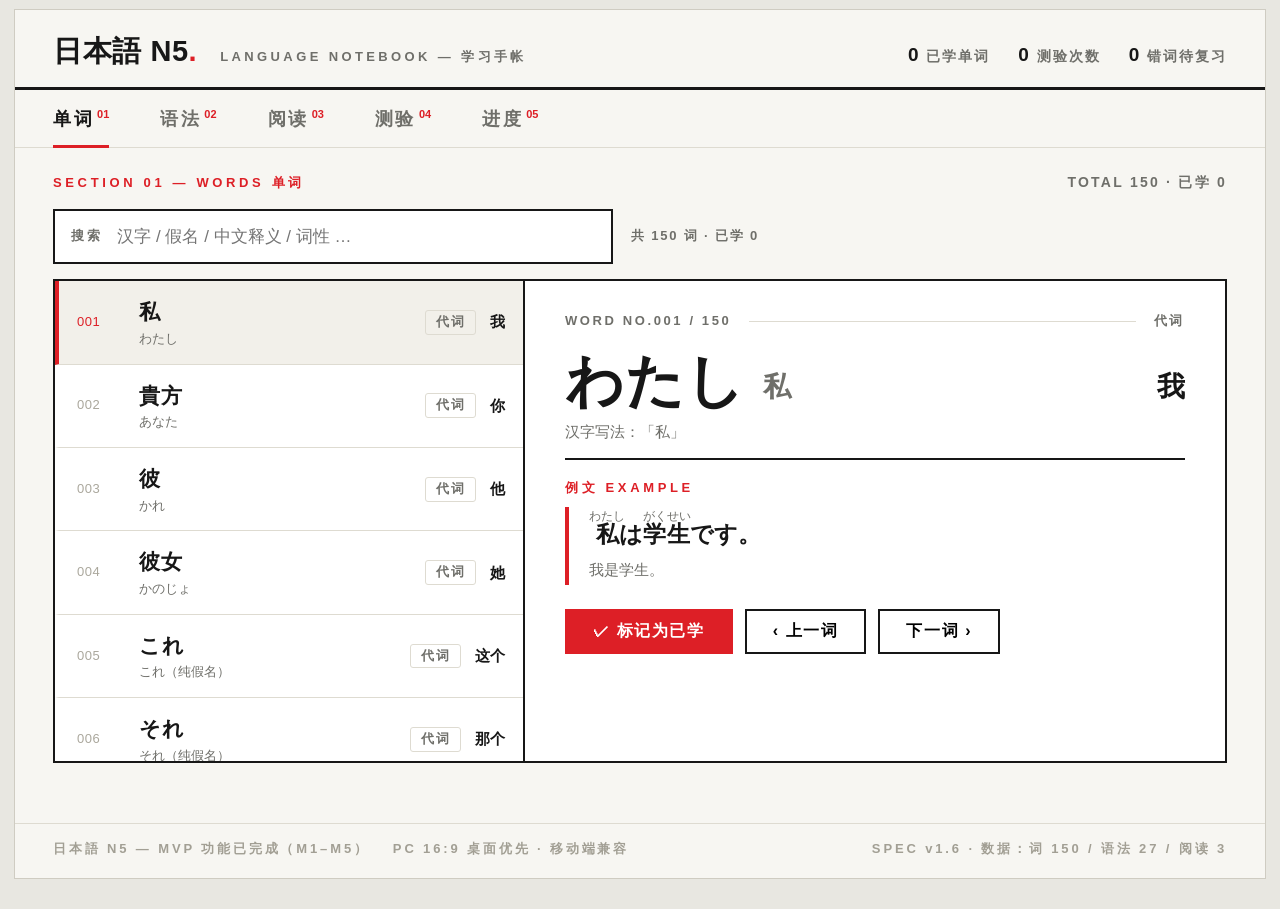
==== index.html @ 7c46ead1 "新增: M5测验与进度模块——双向自测/即时反馈/结算/错题专测/本地进度与重置(验收A12-A20)" ====
<!DOCTYPE html>
<html lang="zh-CN">
<head>
<meta charset="UTF-8">
<meta name="viewport" content="width=device-width, initial-scale=1">
<title>日本語 N5. — 单词・语法・阅读・测验</title>
<link rel="stylesheet" href="css/style.css">
</head>
<body>

<div class="sheet">
  <!-- 报头 -->
  <header class="masthead">
    <span class="brand">日本語 N5<span class="dot">.</span></span>
    <span class="vol">Language Notebook — 学习手帐</span>
    <span class="stats">
      <span><b id="st-learned">0</b>已学单词</span>
      <span><b id="st-quiz">0</b>测验次数</span>
      <span><b id="st-wrong">0</b>错词待复习</span>
    </span>
  </header>

  <!-- 模块导航 -->
  <nav class="nav" aria-label="模块导航">
    <a class="cur" data-v="words" href="#view-words">单词<sup>01</sup></a>
    <a data-v="grammar" href="#view-grammar">语法<sup>02</sup></a>
    <a data-v="reading" href="#view-reading">阅读<sup>03</sup></a>
    <a data-v="quiz" href="#view-quiz">测验<sup>04</sup></a>
    <a data-v="progress" href="#view-progress">进度<sup>05</sup></a>
  </nav>

  <!-- 视图区 -->
  <main class="area">

    <section class="view active" id="view-words">
      <div class="inner">
        <div class="v-head">
          <span class="tag">SECTION 01 — WORDS 单词</span>
          <span class="idx" id="idx-words">—</span>
        </div>

        <div class="wbar">
          <div class="search"><input id="w-search" type="search" placeholder="汉字 / 假名 / 中文释义 / 词性 …" autocomplete="off"></div>
          <span class="w-count" id="w-count">共 150 词 · 已学 0</span>
        </div>

        <div class="split">
          <div class="col-list">
            <ul id="w-rows"></ul>
            <div class="col-empty" id="w-empty" hidden>
              <p class="t">没有匹配的词条</p>
              <p class="d">换个关键词试试（支持 汉字・假名・释义・词性）</p>
            </div>
          </div>

          <div class="col-detail">
            <div class="d-meta"><span id="d-no">WORD NO.001 / 150</span><span class="bar"></span><span id="d-pos">代词</span></div>
            <div class="d-hero">
              <span class="d-kana" id="d-kana">—</span>
              <span class="d-kanji" id="d-kanji"></span>
              <span class="d-me" id="d-me">—</span>
            </div>
            <div class="d-hero-note" id="d-note"></div>
            <hr class="d-sep">
            <div class="lab">例文 EXAMPLE</div>
            <div class="ex"><b id="d-ex"></b><span id="d-excn"></span></div>
            <div class="dacts">
              <button class="btn fill" id="d-learn" type="button">✓ 标记为已学</button>
              <button class="btn" id="d-prev" type="button">‹ 上一词</button>
              <button class="btn" id="d-next" type="button">下一词 ›</button>
            </div>
          </div>
        </div>
      </div>
    </section>

    <section class="view" id="view-grammar">
      <div class="inner">
        <div class="v-head">
          <span class="tag">SECTION 02 — GRAMMAR 语法</span>
          <span class="idx" id="idx-grammar">—</span>
        </div>

        <div class="split">
          <div class="col-list">
            <ul id="g-rows"></ul>
          </div>

          <div class="col-detail">
            <div class="d-meta"><span id="g-no">GRAMMAR NO.001 / 27</span><span class="bar"></span><span id="g-group">组：句型</span></div>
            <div class="g-hero"><span class="g-pattern" id="g-pattern">—</span></div>
            <div class="gmeta"><b>含义</b><span id="g-me">—</span></div>
            <div class="gmeta"><b>接续</b><span id="g-conn">—</span></div>
            <div class="gmeta g-ex-meta"><b>例文</b><span id="g-exs" class="g-ex-list"></span></div>
            <div class="gmeta g-last"><b>注意</b><span id="g-note">—</span></div>
          </div>
        </div>
      </div>
    </section>

    <section class="view" id="view-reading">
      <div class="inner">
        <div class="v-head">
          <span class="tag">SECTION 03 — READING 阅读</span>
          <span class="idx" id="idx-reading">—</span>
        </div>

        <div class="read-grid">
          <div class="read-main">
            <div class="r-count" id="r-count">PASSAGE 1 / 3</div>
            <div class="r-title" id="r-title">—</div>
            <div class="r-titlecn" id="r-titlecn"></div>
            <div class="r-desc" id="r-desc"></div>
            <div class="r-body" id="r-body"></div>
            <p class="r-legend">※ 红色下划线为生词，点击可查看释义</p>
            <div class="r-acts">
              <button class="tr-toggle" id="r-tr-toggle" type="button">显示翻译</button>
              <button class="btn ghost" id="r-prev" type="button">‹ 上一篇</button>
              <button class="btn ghost" id="r-next" type="button">下一篇 ›</button>
            </div>
            <p class="tr-cn" id="r-cn"></p>
          </div>

          <aside class="r-aside">
            <h4>生词 GLOSS</h4>
            <p class="aside-note">与正文红色下划线词联动，点击高亮</p>
            <ul id="r-gloss"></ul>
            <p class="aside-tip">释义浮层：假名 · 词性 · 中文释义</p>
          </aside>
        </div>
      </div>
    </section>

    <section class="view" id="view-quiz">
      <div class="inner narrow">
        <div class="v-head">
          <span class="tag">SECTION 04 — QUIZ 测验</span>
          <span class="idx">每轮 10 题 · 中↔日双向 · 即时反馈</span>
        </div>

        <div class="quiz-card">
          <!-- 答题面板 -->
          <div id="qz-play">
            <div class="q-meta">
              <span class="chip" id="qz-dir">中 → 日</span>
              <span id="qz-pos">QUESTION 01 / 10</span>
              <span class="bar"></span>
              <span class="q-prog"><i id="qz-prog"></i></span>
            </div>
            <h3 id="qz-q">—</h3>
            <div class="opts" id="qz-opts"></div>
            <div class="quiz-feedback" id="qz-fb"><span class="ok"></span><span class="ng"></span></div>
            <div class="q-acts">
              <button class="next" id="qz-next" type="button" disabled>下一题 →</button>
              <span class="q-hint" id="qz-hint">作答后即时反馈 · 答错即入错题清单，答对移出</span>
            </div>
            <p class="q-hint2" id="qz-hint2"></p>
          </div>

          <!-- 结算面板 -->
          <div id="qz-result" hidden>
            <div class="qz-score-row">
              <b id="qz-score">0 / 10</b>
              <span id="qz-score-note"></span>
            </div>
            <div class="qz-cols">
              <div class="qz-box">
                <h4>答对回顾</h4>
                <ul id="qz-correct-list"></ul>
              </div>
              <div class="qz-box">
                <h4>本轮错题</h4>
                <ul id="qz-wrong-list"></ul>
              </div>
            </div>
            <div class="q-acts">
              <button class="next" id="qz-again-all" type="button">再测一轮（10 题）</button>
              <button class="btn" id="qz-again-wrong" type="button">只测错题（0）</button>
            </div>
          </div>
        </div>
      </div>
    </section>

    <section class="view" id="view-progress">
      <div class="inner">
        <div class="v-head">
          <span class="tag">SECTION 05 — PROGRESS 进度</span>
          <span class="idx" id="idx-progress">本机存储</span>
        </div>

        <div class="pv-grid">
          <div class="pv-card"><b id="pv-learned">0 / 150</b><span>已学单词</span></div>
          <div class="pv-card"><b id="pv-rounds">0</b><span>累计测验（回）</span></div>
          <div class="pv-card"><b id="pv-last">—</b><span>最近一次得分</span></div>
          <div class="pv-card"><b id="pv-wrong">0</b><span>错词待复习</span></div>
        </div>

        <div class="pv-cols">
          <div class="pv-panel">
            <h3>测验历史</h3>
            <ul id="pv-history"></ul>
          </div>
          <div class="pv-panel">
            <h3>错题清单 <small>点击可跳转词卡复习</small></h3>
            <ul id="pv-wronglist"></ul>
          </div>
        </div>

        <div class="pv-reset-zone">
          <button class="btn" id="pv-reset" type="button">重置全部进度</button>
          <span class="pv-note">清除本机全部学习记录（已学 · 测验历史 · 错题），不可恢复</span>
          <span class="pv-confirm" id="pv-reset-zone" hidden>
            确认清除本机全部进度？
            <button class="btn fill" id="pv-reset-yes" type="button">确认清除</button>
            <button class="btn" id="pv-reset-no" type="button">取消</button>
          </span>
        </div>
      </div>
    </section>

  </main>

  <footer class="foot">
    <span>日本語 N5 — MVP 功能已完成（M1–M5）</span>
    <span>PC 16:9 桌面优先 · 移动端兼容</span>
    <span class="right">SPEC v1.6 · 数据：词 150 / 语法 27 / 阅读 3</span>
  </footer>
</div>

<!-- 数据（纯静态，file:// 亦可直开） -->
<script src="data/words.js"></script>
<script src="data/grammar.js"></script>
<script src="data/reading.js"></script>
<!-- 共享工具 -->
<script src="js/annotate.js"></script>
<script src="js/progress.js"></script>
<!-- 模块（按里程碑渐进实现） -->
<script src="js/words.js"></script>
<script src="js/grammar.js"></script>
<script src="js/reading.js"></script>
<script src="js/quiz.js"></script>
<script src="js/app.js"></script>
</body>
</html>
---- css/style.css ----
/* ==========================================================
   N5 日语学习 MVP — 全局样式（桌面优先，编辑风）
   基准：design/03-editorial.html（PC 16:9 桌面版，评审通过）
   规范：spec/mvp.md §5.1
   ========================================================== */

:root {
  --ink: #171717;
  --ink2: #6f6f6a;
  --paper: #f7f6f2;
  --card: #ffffff;
  --line: #dedbd1;
  --red: #dd1f26;
  --green: #1a7a4e;
  --sel: #f2f0ea;
  --sans: -apple-system, "Segoe UI", "Hiragino Sans", "Yu Gothic", "Noto Sans JP", "Microsoft YaHei", sans-serif;
}

* { box-sizing: border-box; margin: 0; padding: 0; }

html, body { height: 100%; }
body {
  background: #e8e7e1;
  color: var(--ink);
  font-family: var(--sans);
  line-height: 1.6;
  overflow: hidden;
  font-size: 16px;
}

/* ---------- 应用画布（整窗 16:9 应用） ---------- */
.sheet {
  height: calc(100% - 30px);
  margin: 9px 14px;
  background: var(--paper);
  border: 1px solid #cfccc2;
  display: flex;
  flex-direction: column;
  overflow: hidden;
}

/* ---------- 报头 ---------- */
.masthead {
  padding: 18px 38px 13px;
  border-bottom: 3px solid var(--ink);
  display: flex;
  align-items: baseline;
  gap: 23px;
  flex: none;
}
.brand { font-size: 29px; font-weight: 800; letter-spacing: .02em; white-space: nowrap; }
.brand .dot { color: var(--red); }
.vol { font-size: 13px; letter-spacing: .26em; color: var(--ink2); font-weight: 700; text-transform: uppercase; }
.stats { margin-left: auto; display: flex; gap: 28px; font-size: 14px; letter-spacing: .14em; color: var(--ink2); font-weight: 700; }
.stats b { font-size: 19px; color: var(--ink); margin-right: 6px; font-variant-numeric: tabular-nums; }

/* ---------- 模块导航 ---------- */
.nav { display: flex; align-items: center; padding: 0 38px; border-bottom: 1px solid var(--line); flex: none; }
.nav a {
  padding: 15px 23px 13px 0;
  margin-right: 28px;
  font-size: 18px;
  color: var(--ink2);
  text-decoration: none;
  font-weight: 700;
  letter-spacing: .14em;
  position: relative;
  cursor: pointer;
  user-select: none;
}
.nav a sup { font-size: 11px; color: var(--red); margin-left: 3px; letter-spacing: 0; }
.nav a::after { content: ""; position: absolute; left: 0; right: 23px; bottom: -1px; height: 3px; background: transparent; }
.nav a:hover { color: var(--ink); }
.nav a.cur { color: var(--ink); }
.nav a.cur::after { background: var(--red); }

/* ---------- 视图区 ---------- */
.area { flex: 1; position: relative; }
.view { display: none; height: 100%; overflow-y: auto; padding: 23px 38px 20px; }
.view.active { display: block; }
.inner { max-width: 1500px; margin: 0 auto; }
.inner.narrow { max-width: 1075px; }

.v-head { display: flex; align-items: baseline; gap: 16px; margin-bottom: 15px; }
.v-head .tag { font-size: 13px; letter-spacing: .28em; color: var(--red); font-weight: 800; }
.v-head h2 { font-size: 30px; font-weight: 800; letter-spacing: .03em; }
.v-head .idx { margin-left: auto; font-size: 14px; color: var(--ink2); letter-spacing: .16em; font-weight: 600; font-variant-numeric: tabular-nums; }

/* ---------- 占位空态（模块功能在后续里程碑填充） ---------- */
.ph {
  background: var(--card);
  border: 2px dashed #c6c2b6;
  padding: 60px 40px;
  text-align: center;
  color: var(--ink2);
}
.ph .t { font-size: 19px; font-weight: 800; color: var(--ink); letter-spacing: .05em; margin-bottom: 10px; }
.ph .d { font-size: 14px; letter-spacing: .06em; line-height: 2; }
.ph .d i { font-style: normal; color: var(--red); font-weight: 700; }

/* ---------- 页脚 ---------- */
.foot {
  display: flex;
  gap: 23px;
  padding: 15px 38px 18px;
  border-top: 1px solid var(--line);
  font-size: 13px;
  letter-spacing: .22em;
  color: #a29f94;
  font-weight: 700;
  flex: none;
}
.foot .right { margin-left: auto; }

/* ---------- 窄屏降级（≤1225px 单列，≥360px 可读；移动端较好兼容） ---------- */
@media (max-width: 1225px) {
  body { overflow: auto; }
  .sheet { height: auto; min-height: calc(100vh - 18px); }
  .view { padding: 18px 20px 16px; }
  .masthead { padding: 15px 20px 12px; gap: 14px; flex-wrap: wrap; }
  .nav { padding: 0 16px; overflow-x: auto; }
  .nav a { padding: 12px 16px 10px 0; margin-right: 18px; font-size: 15px; white-space: nowrap; }
  .foot { padding: 12px 20px 14px; flex-wrap: wrap; gap: 10px; }
  .stats { gap: 16px; font-size: 12px; }
  .stats b { font-size: 15px; }
  .vol { font-size: 11px; }
  .ph { padding: 36px 20px; }
}

@media (max-width: 640px) {
  .stats { display: none; }
  .brand { font-size: 23px; }
}

/* ==========================================================
   M2 单词模块 — 搜索工具条 + 主从栏（列表/词卡详情）
   ========================================================== */
.wbar { display: flex; align-items: center; gap: 18px; margin-bottom: 15px; }
.search { flex: 1; max-width: 560px; display: flex; align-items: center; border: 2px solid var(--ink); background: var(--card); }
.search::before { content: "搜索"; font-size: 13px; letter-spacing: .24em; color: var(--ink2); font-weight: 800; padding-left: 16px; flex: none; }
.search input { flex: 1; min-width: 0; border: 0; outline: none; font: inherit; font-size: 17px; padding: 12px 14px; background: none; color: var(--ink); }
.w-count { font-size: 13px; letter-spacing: .14em; color: var(--ink2); font-weight: 700; font-variant-numeric: tabular-nums; white-space: nowrap; }

.split { display: grid; grid-template-columns: 470px minmax(0, 1fr); border: 2px solid var(--ink); background: var(--card); min-height: 420px; }

.col-list { border-right: 2px solid var(--ink); display: flex; flex-direction: column; min-height: 0; position: relative; }
.col-list ul { list-style: none; overflow-y: auto; max-height: calc(100vh - 420px); min-height: 0; }
.col-list li {
  display: grid; grid-template-columns: 48px minmax(0, 1fr) auto auto; align-items: center; gap: 14px;
  padding: 14px 18px; cursor: pointer; border-bottom: 1px solid var(--line); border-left: 4px solid transparent;
}
.col-list li:hover { background: #faf9f5; }
.col-list li.sel { background: var(--sel); border-left-color: var(--red); }
.col-list li.sel .num { color: var(--red); }
.col-list .num { font-size: 13px; color: #aaa79c; font-variant-numeric: tabular-nums; letter-spacing: .04em; }
.col-list .w-main { min-width: 0; }
.col-list .w-main b { font-size: 21px; letter-spacing: .03em; }
.col-list .w-main em { display: block; font-style: normal; font-size: 13px; color: var(--ink2); }
.pos { font-size: 13px; letter-spacing: .1em; color: var(--ink2); border: 1px solid var(--line); padding: 1px 10px; border-radius: 3px; flex: none; font-weight: 700; white-space: nowrap; }
.col-list .w-me { text-align: right; font-size: 15px; font-weight: 700; white-space: nowrap; }
.w-me.learned::after, .learned::after { content: " ✓"; color: var(--green); font-size: 13px; }
.col-empty { text-align: center; padding: 46px 18px; color: var(--ink2); }
.col-empty .t { font-size: 17px; font-weight: 800; color: var(--ink); margin-bottom: 8px; letter-spacing: .06em; }
.col-empty .d { font-size: 13px; letter-spacing: .05em; }

.col-detail { padding: 30px 40px; min-width: 0; }
.d-meta { display: flex; align-items: center; gap: 18px; font-size: 13px; letter-spacing: .2em; color: var(--ink2); font-weight: 700; }
.d-meta .bar { flex: 1; border-top: 1px solid var(--line); }
.d-hero { display: flex; align-items: flex-end; gap: 18px; margin: 20px 0 10px; flex-wrap: wrap; }
.d-kana { font-size: 58px; font-weight: 800; line-height: 1; letter-spacing: .02em; }
.d-kanji { font-size: 28px; color: var(--ink2); font-weight: 700; }
.d-me { margin-left: auto; font-size: 28px; font-weight: 800; }
.d-hero-note { font-size: 15px; color: var(--ink2); margin-bottom: 4px; }
.d-sep { border: 0; border-top: 2px solid var(--ink); margin: 14px 0 18px; }
.lab { font-size: 13px; letter-spacing: .28em; color: var(--red); font-weight: 800; margin-bottom: 8px; }
.ex { border-left: 4px solid var(--red); padding: 3px 0 3px 20px; margin: 0 0 8px; }
.ex b { display: block; font-size: 23px; font-weight: 700; line-height: 2; }
.ex b ruby rt { font-size: 12px; color: var(--ink2); font-weight: 400; }
.ex span { font-size: 15px; color: var(--ink2); }
.dacts { display: flex; gap: 12px; margin-top: 24px; flex-wrap: wrap; }
.btn { border: 2px solid var(--ink); background: none; padding: 10px 26px; font-size: 16px; font-weight: 700; cursor: pointer; letter-spacing: .1em; font-family: var(--sans); }
.btn:hover { background: var(--ink); color: #fff; }
.btn.fill { background: var(--red); border-color: var(--red); color: #fff; }
.btn.fill:hover { background: #b5121b; border-color: #b5121b; }
.btn.on { background: var(--ink); border-color: var(--ink); color: #fff; }

@media (max-width: 1225px) {
  .split { grid-template-columns: 1fr; }
  .col-list { border-right: 0; border-bottom: 2px solid var(--ink); max-height: 46vh; }
  .col-list ul { max-height: 44vh; }
  .col-detail { padding: 22px 20px; }
  .d-kana { font-size: 44px; }
  .wbar { flex-wrap: wrap; gap: 10px; }
  .search { max-width: none; }
}

/* ==========================================================
   M3 语法模块 — 分组列表 + 五要素详情
   ========================================================== */
.col-list li.glab { display: block; padding: 16px 18px 2px; cursor: default; border-bottom: 0; }
.col-list li.glab:hover { background: transparent; }
.col-list li.glab .grp-label {
  display: flex; align-items: center; gap: 14px;
  font-size: 13px; letter-spacing: .26em; color: var(--red); font-weight: 800;
}
.col-list li.glab .grp-label::after { content: ""; flex: 1; border-top: 1px solid var(--line); }
.col-list li.gitem { grid-template-columns: 52px minmax(0, 1fr); }
.col-list li.gitem .g-main { min-width: 0; }
.col-list li.gitem .g-main b { font-size: 19px; letter-spacing: .05em; }
.col-list li.gitem .g-main em { display: block; font-style: normal; font-size: 13px; color: var(--ink2); }

.g-hero { margin: 22px 0 18px; }
.g-pattern {
  font-size: 46px; font-weight: 800; letter-spacing: .06em;
  border-bottom: 5px solid var(--ink); display: inline-block; padding-bottom: 8px; line-height: 1.3;
}
.gmeta {
  display: grid; grid-template-columns: 92px minmax(0, 1fr); gap: 18px;
  padding: 13px 0; border-bottom: 1px solid var(--line); font-size: 17px; line-height: 1.8;
  align-items: baseline;
}
.gmeta b { font-size: 13px; color: var(--red); letter-spacing: .24em; font-weight: 800; }
.gmeta .ex { margin: 2px 0 10px; }
.gmeta .ex b { font-size: 19px; line-height: 2; }
.gmeta .ex b ruby rt { font-size: 11px; color: var(--ink2); font-weight: 400; }
.gmeta .ex span { font-size: 14px; color: var(--ink2); }
.gmeta.g-last { border-bottom: 0; }

@media (max-width: 1225px) {
  .g-pattern { font-size: 34px; }
  .gmeta { grid-template-columns: 76px minmax(0, 1fr); gap: 12px; font-size: 15px; }
}

/* ==========================================================
   M4 阅读模块 — 注音正文 + 生词栏 + 释义浮层 + 翻译开关
   ========================================================== */
.read-grid { display: grid; grid-template-columns: minmax(0, 1fr) 340px; border: 2px solid var(--ink); background: var(--card); }
.read-main { padding: 26px 34px 30px; min-width: 0; }
.r-count { font-size: 13px; letter-spacing: .22em; color: var(--ink2); font-weight: 700; margin-bottom: 8px; }
.r-title { font-size: 32px; font-weight: 800; letter-spacing: .03em; }
.r-titlecn { font-size: 16px; color: var(--ink2); letter-spacing: .12em; margin-top: 2px; }
.r-desc { display: flex; gap: 16px; margin-top: 12px; padding-bottom: 14px; border-bottom: 1px solid var(--line); font-size: 13px; letter-spacing: .14em; color: var(--ink2); font-weight: 700; }
.r-body { font-size: 23px; line-height: 2.5; margin: 20px 0 8px; font-weight: 500; }
.r-body ruby rt { font-size: 11px; color: var(--ink2); font-weight: 400; }
.r-body .gloss { border-bottom: 2px solid var(--red); padding-bottom: 1px; cursor: pointer; }
.r-body .gloss.hit { background: var(--sel); box-shadow: inset 0 -3px 0 var(--red); }
.r-legend { font-size: 12px; color: var(--ink2); letter-spacing: .04em; margin: 4px 0 12px; }
.r-acts { display: flex; align-items: center; gap: 10px; flex-wrap: wrap; }
.tr-toggle { border: 2px solid var(--ink); background: none; padding: 8px 20px; font-size: 15px; font-weight: 700; cursor: pointer; letter-spacing: .12em; font-family: var(--sans); }
.tr-toggle:hover { background: var(--ink); color: #fff; }
.btn.ghost { border-color: transparent; color: var(--ink2); padding: 8px 14px; font-size: 14px; }
.btn.ghost:hover { background: transparent; color: var(--ink); }
.tr-cn { display: none; font-size: 16px; color: var(--ink2); line-height: 2; padding: 14px 0 2px; border-top: 1px dashed var(--line); margin-top: 16px; }
.tr-cn.open { display: block; }

.r-aside { border-left: 2px solid var(--ink); padding: 22px 20px; background: #fbfaf7; min-width: 0; }
.r-aside h4 { font-size: 14px; letter-spacing: .3em; color: var(--red); font-weight: 800; margin-bottom: 4px; }
.r-aside .aside-note { font-size: 12px; color: var(--ink2); letter-spacing: .04em; margin-bottom: 12px; }
.r-aside ul { list-style: none; }
.r-aside li { display: grid; grid-template-columns: 30px minmax(0, 1fr) auto; gap: 8px; align-items: baseline; padding: 10px 6px; border-bottom: 1px solid var(--line); cursor: pointer; }
.r-aside li:hover { background: var(--sel); }
.r-aside li.hit { background: var(--sel); box-shadow: inset 3px 0 0 var(--red); }
.r-aside li .n { font-size: 12px; color: #aaa79c; font-variant-numeric: tabular-nums; }
.r-aside li .g-w { font-size: 17px; font-weight: 800; min-width: 0; overflow: hidden; text-overflow: ellipsis; white-space: nowrap; }
.r-aside li .g-k { font-size: 13px; color: var(--ink2); font-weight: 500; }
.r-aside li .g-m { font-size: 13px; color: var(--ink2); text-align: right; }
.r-aside .aside-tip { margin-top: 16px; font-size: 12px; color: #a29f94; letter-spacing: .06em; }

/* 释义浮层 */
.pop {
  display: none; position: fixed; z-index: 200; width: 340px; max-width: calc(100vw - 20px);
  background: var(--card); border: 2px solid var(--ink); padding: 16px 18px 12px;
  box-shadow: 8px 8px 0 rgba(23, 23, 23, .14);
}
.pop.show { display: block; }
.pop-head { display: flex; align-items: baseline; gap: 12px; border-bottom: 1px solid var(--line); padding-bottom: 8px; margin-bottom: 10px; }
.pop-w { font-size: 20px; font-weight: 800; letter-spacing: .04em; }
.pop-k { font-size: 14px; color: var(--ink2); }
.pop-pos { font-size: 12px; color: var(--ink2); border: 1px solid var(--line); padding: 0 8px; border-radius: 3px; font-weight: 700; }
.pop-x { margin-left: auto; border: 0; background: none; font-size: 15px; color: var(--ink2); cursor: pointer; font-family: var(--sans); line-height: 1; }
.pop-x:hover { color: var(--red); }
.pop-me { font-size: 16px; font-weight: 600; line-height: 1.7; }
.pop-tip { margin-top: 10px; font-size: 11px; color: #a29f94; letter-spacing: .05em; }

@media (max-width: 1225px) {
  .read-grid { grid-template-columns: 1fr; }
  .r-aside { border-left: 0; border-top: 2px solid var(--ink); }
  .r-body { font-size: 18px; }
  .pop { width: min(340px, calc(100vw - 30px)); }
}

/* ==========================================================
   M5 测验 — 答题 / 结算
   ========================================================== */
.quiz-card { border: 2px solid var(--ink); background: var(--card); padding: 30px 36px 34px; }
.q-meta { display: flex; align-items: center; gap: 18px; font-size: 13px; letter-spacing: .2em; color: var(--ink2); font-weight: 800; }
.q-meta .chip { border: 2px solid var(--ink); padding: 2px 11px; font-size: 13px; letter-spacing: .1em; color: var(--ink); }
.q-meta .bar { flex: 1; border-top: 1px solid var(--line); }
.q-prog { width: 180px; height: 4px; background: var(--line); flex: none; }
.q-prog i { display: block; width: 0; height: 100%; background: var(--red); transition: width .25s ease; }
.quiz-card h3 { font-size: 27px; font-weight: 800; margin: 20px 0 22px; letter-spacing: .02em; }
.opts { display: grid; grid-template-columns: 1fr 1fr; gap: 13px; }
.opt {
  display: flex; align-items: center; gap: 14px; text-align: left;
  border: 1px solid var(--line); background: none; padding: 15px 18px;
  font-size: 18px; font-weight: 700; cursor: pointer; font-family: var(--sans); color: var(--ink);
  transition: border-color .1s ease, background .1s ease;
}
.opt:hover { border-color: var(--ink); background: #faf9f5; }
.opt:disabled { cursor: default; }
.opt .k { font-size: 12px; color: var(--ink2); letter-spacing: .08em; width: 22px; flex: none; font-weight: 800; }
.opt .o-sub { margin-left: auto; font-size: 13px; color: var(--ink2); font-weight: 600; white-space: nowrap; }
.opt.on-correct { border-color: var(--green); background: #f0f7f2; }
.opt.on-correct .k::after { content: "✓"; color: var(--green); font-size: 14px; font-weight: 800; }
.opt.on-wrong { border-color: var(--red); background: #fdf1f0; }
.opt.on-wrong .k::after { content: "✕"; color: var(--red); font-size: 14px; font-weight: 800; }

.quiz-feedback { display: none; font-size: 15px; padding: 13px 16px; margin-top: 18px; font-weight: 700; line-height: 1.8; }
.quiz-feedback.show { display: block; }
.quiz-feedback .ok, .quiz-feedback .ng { display: none; }
.quiz-feedback.is-ok .ok, .quiz-feedback.is-ng .ng { display: block; }
.quiz-feedback.is-ok { background: #f0f7f2; color: var(--green); border-left: 4px solid var(--green); }
.quiz-feedback.is-ng { background: #fdf1f0; color: #a3121a; border-left: 4px solid var(--red); }

.q-acts { display: flex; align-items: center; gap: 14px; margin-top: 20px; flex-wrap: wrap; }
.next {
  border: 2px solid var(--ink); background: var(--ink); color: #fff; padding: 12px 34px;
  font-size: 15px; letter-spacing: .24em; cursor: pointer; font-weight: 800; font-family: var(--sans);
}
.next:hover:not(:disabled) { background: var(--red); border-color: var(--red); }
.next:disabled { opacity: .35; cursor: not-allowed; }
.q-hint { font-size: 13px; color: var(--ink2); letter-spacing: .08em; }
.q-hint2 { font-size: 13px; color: var(--red); letter-spacing: .06em; margin-top: 12px; min-height: 1.2em; }

/* 结算 */
.qz-score-row { display: flex; align-items: baseline; gap: 18px; border-bottom: 2px solid var(--ink); padding-bottom: 16px; flex-wrap: wrap; }
.qz-score-row b { font-size: 52px; font-weight: 800; font-variant-numeric: tabular-nums; }
.qz-score-row span { font-size: 15px; color: var(--ink2); }
.qz-cols { display: grid; grid-template-columns: 1fr 1fr; gap: 18px; margin-top: 18px; }
.qz-box h4 { font-size: 13px; letter-spacing: .26em; color: var(--red); font-weight: 800; margin-bottom: 6px; }
.qz-box ul { list-style: none; border: 1px solid var(--line); }
.qz-box li { display: grid; grid-template-columns: auto 1fr auto; gap: 10px; align-items: baseline; padding: 8px 14px; border-bottom: 1px solid var(--line); font-size: 15px; }
.qz-box li:last-child { border-bottom: 0; }
.qz-box li b { font-size: 17px; }
.qz-box li em { font-style: normal; color: var(--ink2); font-size: 12px; }
.qz-box li span { text-align: right; color: var(--ink2); }
.pv-none { color: var(--ink2); font-size: 14px; padding: 14px 4px; }

/* ==========================================================
   M5 进度视图
   ========================================================== */
.pv-grid { display: grid; grid-template-columns: repeat(4, 1fr); gap: 14px; margin-bottom: 18px; }
.pv-card { border: 2px solid var(--ink); background: var(--card); padding: 20px 22px; }
.pv-card b { display: block; font-size: 34px; font-weight: 800; font-variant-numeric: tabular-nums; }
.pv-card span { font-size: 13px; color: var(--ink2); letter-spacing: .16em; font-weight: 700; }
.pv-cols { display: grid; grid-template-columns: 1.2fr 1fr; gap: 18px; }
.pv-panel { border: 2px solid var(--ink); background: var(--card); padding: 18px 20px 10px; min-width: 0; }
.pv-panel h3 { font-size: 16px; font-weight: 800; letter-spacing: .14em; border-bottom: 1px solid var(--line); padding-bottom: 10px; margin-bottom: 4px; }
.pv-panel h3 small { font-size: 12px; color: var(--ink2); font-weight: 600; letter-spacing: .05em; }
.pv-panel ul { list-style: none; max-height: 340px; overflow-y: auto; }
.pv-panel li { display: grid; gap: 6px; padding: 9px 4px; border-bottom: 1px solid var(--line); font-size: 14px; }
.pv-panel li:last-child { border-bottom: 0; }
.pv-panel li.hrow { grid-template-columns: 1fr auto auto auto; align-items: baseline; gap: 14px; }
.h-date { color: var(--ink2); font-size: 12.5px; }
.h-score { font-weight: 800; font-variant-numeric: tabular-nums; }
.h-score.good { color: var(--green); }
.h-rate { color: var(--ink2); font-variant-numeric: tabular-nums; }
.h-wrong { color: var(--red); font-weight: 700; }
.pv-panel li.wrow { grid-template-columns: auto 1fr auto auto; align-items: baseline; gap: 10px; cursor: pointer; }
.pv-panel li.wrow:hover { background: var(--sel); }
.pv-panel li.wrow b { font-size: 17px; }
.pv-panel li.wrow em { font-style: normal; color: var(--ink2); font-size: 12px; }
.pv-panel li.wrow span { text-align: right; color: var(--ink2); }
.pv-panel li.wrow i { font-style: normal; color: var(--red); font-weight: 800; }
.pv-reset-zone { display: flex; align-items: center; gap: 14px; margin-top: 22px; flex-wrap: wrap; }
.pv-note { font-size: 12.5px; color: var(--ink2); letter-spacing: .04em; }
.pv-confirm { font-size: 14px; font-weight: 800; color: #a3121a; display: inline-flex; align-items: center; gap: 10px; flex-wrap: wrap; }

@media (max-width: 1225px) {
  .opts { grid-template-columns: 1fr; }
  .quiz-card { padding: 22px 20px 26px; }
  .qz-cols { grid-template-columns: 1fr; }
  .pv-grid { grid-template-columns: repeat(2, 1fr); }
  .pv-cols { grid-template-columns: 1fr; }
}
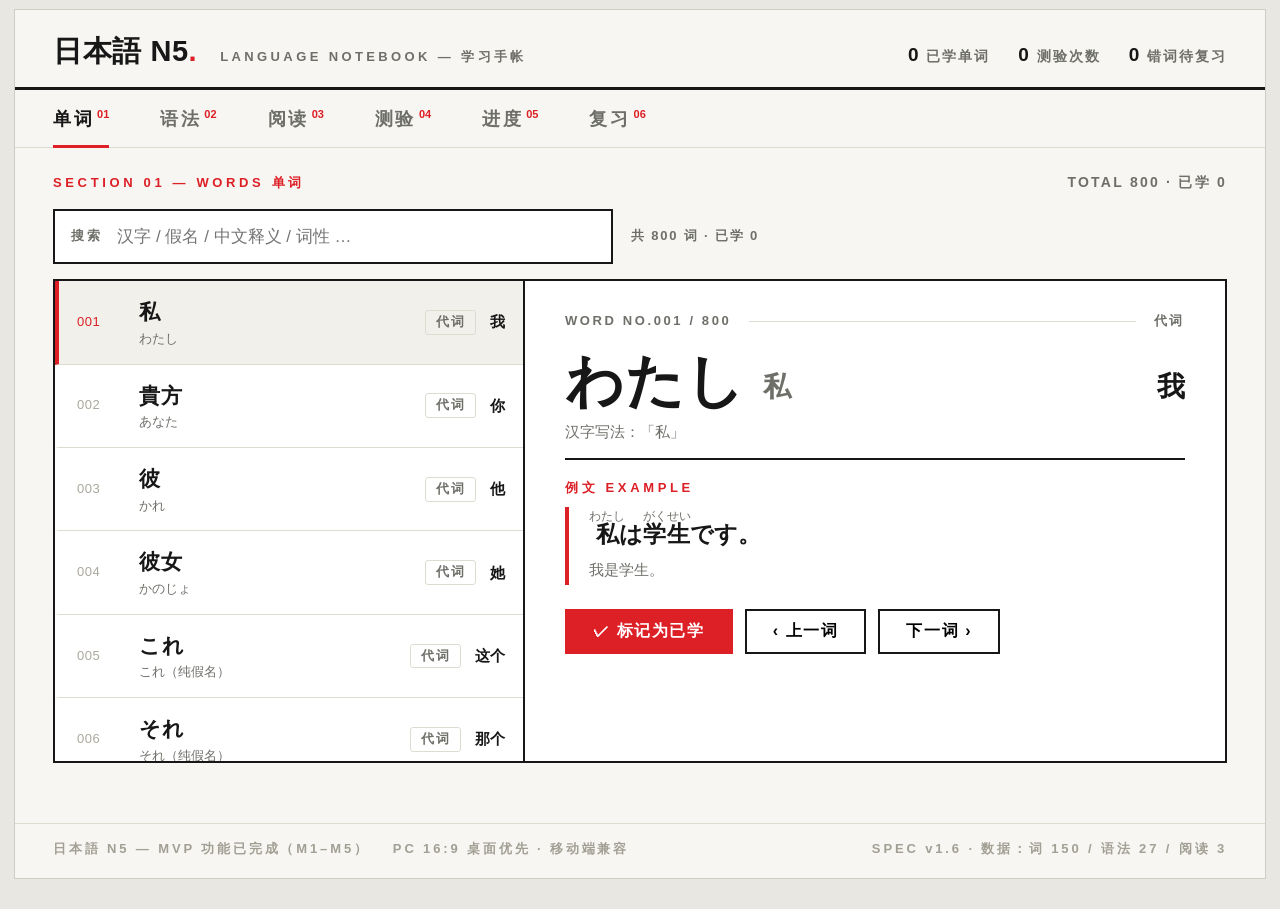
==== commit cf3e5553: "新增: 阶段B·B1 错题间隔复习(SRS)——Spec v3.0、复习视图与调度、测验联动建档、修复审计捕获缺陷" ====
--- a/index.html
+++ b/index.html
@@ -27,6 +27,7 @@
     <a data-v="reading" href="#view-reading">阅读<sup>03</sup></a>
     <a data-v="quiz" href="#view-quiz">测验<sup>04</sup></a>
     <a data-v="progress" href="#view-progress">进度<sup>05</sup></a>
+    <a data-v="review" href="#view-review">复习<sup>06</sup></a>
   </nav>
 
   <!-- 视图区 -->
@@ -139,8 +140,26 @@
         </div>
 
         <div class="quiz-card">
+          <!-- 类型选择 -->
+          <div class="qz-menu" id="qz-menu">
+            <div class="menu-t">选择测验类型</div>
+            <div class="menu-grid">
+              <button class="menu-card" id="qz-m-word" type="button">
+                <b>单词测验</b>
+                <span>10 题 · 中↔日双向 · 即时反馈</span>
+                <i>单词错词 <em id="qz-m-word-n">0</em> 个</i>
+              </button>
+              <button class="menu-card" id="qz-m-grammar" type="button">
+                <b>语法测验</b>
+                <span>10 题 · 填空选择 · 附解析（示例题库）</span>
+                <i>语法错题 <em id="qz-m-grammar-n">0</em> 个</i>
+              </button>
+            </div>
+            <p class="menu-gw"><button class="btn" id="qz-m-gwrong" type="button" hidden>只测语法错题（0）</button></p>
+          </div>
+
           <!-- 答题面板 -->
-          <div id="qz-play">
+          <div id="qz-play" hidden>
             <div class="q-meta">
               <span class="chip" id="qz-dir">中 → 日</span>
               <span id="qz-pos">QUESTION 01 / 10</span>
@@ -209,12 +228,44 @@
 
         <div class="pv-reset-zone">
           <button class="btn" id="pv-reset" type="button">重置全部进度</button>
-          <span class="pv-note">清除本机全部学习记录（已学 · 测验历史 · 错题），不可恢复</span>
+          <span class="pv-note">清除本机全部学习记录（已学 · 测验历史 · 错题 · 复习卡），不可恢复</span>
           <span class="pv-confirm" id="pv-reset-zone" hidden>
             确认清除本机全部进度？
             <button class="btn fill" id="pv-reset-yes" type="button">确认清除</button>
             <button class="btn" id="pv-reset-no" type="button">取消</button>
           </span>
+        </div>
+      </div>
+    </section>
+
+    <section class="view" id="view-review">
+      <div class="inner narrow">
+        <div class="v-head">
+          <span class="tag">SECTION 06 — REVIEW 复习</span>
+          <span class="idx" id="idx-review">—</span>
+        </div>
+
+        <div class="pv-grid rv-grid">
+          <div class="pv-card"><b id="rv-due">0</b><span>今日到期</span></div>
+          <div class="pv-card"><b id="rv-active">0</b><span>学习中（张）</span></div>
+          <div class="pv-card"><b id="rv-grad">0</b><span>累计毕业</span></div>
+          <div class="pv-card"><b id="rv-wrong">0</b><span>错题待处理</span></div>
+        </div>
+
+        <div class="rv-zone">
+          <p class="rv-msg" id="rv-msg"></p>
+          <ul class="rv-list" id="rv-list"></ul>
+          <div class="rv-state" id="rv-empty" hidden>
+            <p class="t">还没有复习卡</p>
+            <p class="d">测验中答错的单词 / 语法题会自动建档成复习卡，并按间隔表提醒你复习 —— 先去做一轮测验吧。</p>
+            <button class="btn fill" id="rv-go-quiz" type="button">去测验</button>
+          </div>
+          <div class="rv-state" id="rv-none" hidden>
+            <p class="t">今日到期已清空 🎉</p>
+            <p class="d" id="rv-none-d"></p>
+            <button class="btn fill" id="rv-go-quiz2" type="button">去测验巩固</button>
+          </div>
+          <p class="rv-tip">自评规则：记得 → 连续次数 +1、间隔按 1/2/4/7/15 天拉长，第 6 次记得毕业（自动移出错题清单）；模糊 → 明天再来（次数不变）；忘了 → 归零，明天再来。测验中答错会自动重置卡片为今天到期。</p>
         </div>
       </div>
     </section>
@@ -232,6 +283,7 @@
 <script src="data/words.js"></script>
 <script src="data/grammar.js"></script>
 <script src="data/reading.js"></script>
+<script src="data/quiz-grammar.js"></script>
 <!-- 共享工具 -->
 <script src="js/annotate.js"></script>
 <script src="js/progress.js"></script>
@@ -240,6 +292,7 @@
 <script src="js/grammar.js"></script>
 <script src="js/reading.js"></script>
 <script src="js/quiz.js"></script>
+<script src="js/review.js"></script>
 <script src="js/app.js"></script>
 </body>
 </html>
--- a/css/style.css
+++ b/css/style.css
@@ -338,13 +338,41 @@
 .qz-score-row span { font-size: 15px; color: var(--ink2); }
 .qz-cols { display: grid; grid-template-columns: 1fr 1fr; gap: 18px; margin-top: 18px; }
 .qz-box h4 { font-size: 13px; letter-spacing: .26em; color: var(--red); font-weight: 800; margin-bottom: 6px; }
-.qz-box ul { list-style: none; border: 1px solid var(--line); }
+.qz-box ul { list-style: none; border: 1px solid var(--line); max-height: 340px; overflow-y: auto; }
 .qz-box li { display: grid; grid-template-columns: auto 1fr auto; gap: 10px; align-items: baseline; padding: 8px 14px; border-bottom: 1px solid var(--line); font-size: 15px; }
 .qz-box li:last-child { border-bottom: 0; }
 .qz-box li b { font-size: 17px; }
 .qz-box li em { font-style: normal; color: var(--ink2); font-size: 12px; }
-.qz-box li span { text-align: right; color: var(--ink2); }
+.qz-box li span { text-align: right; color: var(--ink2); font-size: 12.5px; }
 .pv-none { color: var(--ink2); font-size: 14px; padding: 14px 4px; }
+
+/* 测验开局选择 */
+.qz-menu { text-align: left; }
+.menu-t { font-size: 13px; letter-spacing: .28em; color: var(--red); font-weight: 800; margin-bottom: 14px; }
+.menu-grid { display: grid; grid-template-columns: 1fr 1fr; gap: 16px; }
+.menu-card {
+  border: 2px solid var(--ink); background: var(--card); padding: 22px 24px; text-align: left;
+  cursor: pointer; font-family: var(--sans); display: flex; flex-direction: column; gap: 6px;
+  transition: background .12s ease, color .12s ease;
+}
+.menu-card:hover { background: var(--ink); }
+.menu-card:hover b, .menu-card:hover span, .menu-card:hover i { color: #fff; }
+.menu-card b { font-size: 21px; font-weight: 800; letter-spacing: .08em; color: var(--ink); }
+.menu-card span { font-size: 13px; color: var(--ink2); letter-spacing: .04em; line-height: 1.7; }
+.menu-card i { font-style: normal; font-size: 12px; color: var(--ink2); margin-top: 6px; }
+.menu-card i em { font-style: normal; color: var(--red); font-weight: 800; }
+.menu-card:hover i em { color: #ffd0cd; }
+.menu-gw { margin-top: 14px; }
+.blank { display: inline-block; border-bottom: 2px solid var(--red); min-width: 1.4em; text-align: center; }
+
+/* 测验历史：类型徽标 */
+.pv-panel li.hrow { grid-template-columns: auto 1fr auto auto auto; align-items: baseline; gap: 12px; }
+.h-type {
+  font-size: 11px; font-weight: 800; width: 22px; height: 22px; flex: none;
+  display: inline-flex; align-items: center; justify-content: center; border-radius: 3px;
+}
+.h-type.t-w { color: #173a60; background: #e4edf5; }
+.h-type.t-g { color: #7c2d20; background: #f6e2dc; }
 
 /* ==========================================================
    M5 进度视图
@@ -360,7 +388,6 @@
 .pv-panel ul { list-style: none; max-height: 340px; overflow-y: auto; }
 .pv-panel li { display: grid; gap: 6px; padding: 9px 4px; border-bottom: 1px solid var(--line); font-size: 14px; }
 .pv-panel li:last-child { border-bottom: 0; }
-.pv-panel li.hrow { grid-template-columns: 1fr auto auto auto; align-items: baseline; gap: 14px; }
 .h-date { color: var(--ink2); font-size: 12.5px; }
 .h-score { font-weight: 800; font-variant-numeric: tabular-nums; }
 .h-score.good { color: var(--green); }
@@ -382,4 +409,45 @@
   .qz-cols { grid-template-columns: 1fr; }
   .pv-grid { grid-template-columns: repeat(2, 1fr); }
   .pv-cols { grid-template-columns: 1fr; }
-}
+  .menu-grid { grid-template-columns: 1fr; }
+}
+
+/* ===== v3.0·B1 复习视图（spec §3.9） ===== */
+.rv-zone { border: 2px solid var(--ink); background: var(--card); padding: 18px 22px 20px; }
+.rv-msg { min-height: 1.7em; font-size: 14px; font-weight: 700; color: var(--ink); letter-spacing: .04em; margin: 0 0 8px; line-height: 1.7; }
+.rv-list { list-style: none; display: flex; flex-direction: column; gap: 16px; }
+.rv-card { border: 2px solid var(--ink); }
+.rv-card-head { display: flex; align-items: center; gap: 12px; padding: 8px 16px; border-bottom: 1px solid var(--line); background: #fbfaf7; }
+.rv-k { font-size: 12px; letter-spacing: .1em; font-weight: 800; padding: 1px 10px; border-radius: 3px; flex: none; }
+.rv-k.w { color: #173a60; background: #e4edf5; }
+.rv-k.g { color: #7c2d20; background: #f6e2dc; }
+.rv-no { font-size: 12px; color: #aaa79c; font-variant-numeric: tabular-nums; letter-spacing: .04em; }
+.rv-st { margin-left: auto; font-size: 12px; color: var(--ink2); letter-spacing: .08em; font-variant-numeric: tabular-nums; }
+.rv-face { padding: 16px 22px 4px; }
+.rv-face .q { font-size: 23px; font-weight: 800; line-height: 1.9; letter-spacing: .02em; }
+.rv-face .sub { font-size: 12.5px; color: var(--ink2); margin-top: 4px; letter-spacing: .04em; }
+.rv-ans { display: none; margin: 12px 22px 0; padding-top: 10px; border-top: 1px dashed var(--line); }
+.rv-card.revealed .rv-ans { display: block; }
+.rv-ans .lab { font-size: 12px; letter-spacing: .26em; margin-bottom: 2px; }
+.rv-ans .a-main { font-size: 25px; font-weight: 800; line-height: 1.9; }
+.rv-ans .a-main ruby rt { font-size: 12px; color: var(--ink2); font-weight: 400; }
+.rv-ans .a-me { font-size: 14.5px; color: var(--ink2); line-height: 1.9; margin-top: 4px; }
+.rv-acts { display: flex; align-items: center; gap: 12px; padding: 12px 22px 16px; flex-wrap: wrap; }
+.rv-grades { display: none; gap: 10px; flex-wrap: wrap; }
+.rv-card.revealed .rv-grades { display: inline-flex; }
+.rv-card.revealed .rv-reveal { display: none; }
+.rv-g { padding: 8px 18px; font-size: 15px; letter-spacing: .06em; }
+.g-ok { background: var(--green); border-color: var(--green); color: #fff; }
+.g-ok:hover { background: var(--green); color: #fff; filter: brightness(1.08); }
+.g-mid { background: var(--ink); border-color: var(--ink); color: #fff; }
+.g-no { background: #fff; border-color: var(--red); color: var(--red); }
+.g-no:hover { background: var(--red); color: #fff; }
+.rv-state { text-align: center; padding: 46px 18px 32px; }
+.rv-state .t { font-size: 20px; font-weight: 800; letter-spacing: .1em; margin-bottom: 10px; }
+.rv-state .d { font-size: 14px; color: var(--ink2); line-height: 1.9; margin: 0 auto 20px; max-width: 560px; }
+.rv-tip { margin: 12px 2px 0; font-size: 12px; color: #a29f94; letter-spacing: .05em; line-height: 1.9; }
+@media (max-width: 700px) {
+  .rv-grid { grid-template-columns: repeat(2, 1fr); }
+  .rv-face .q { font-size: 19px; }
+  .rv-ans .a-main { font-size: 20px; }
+}
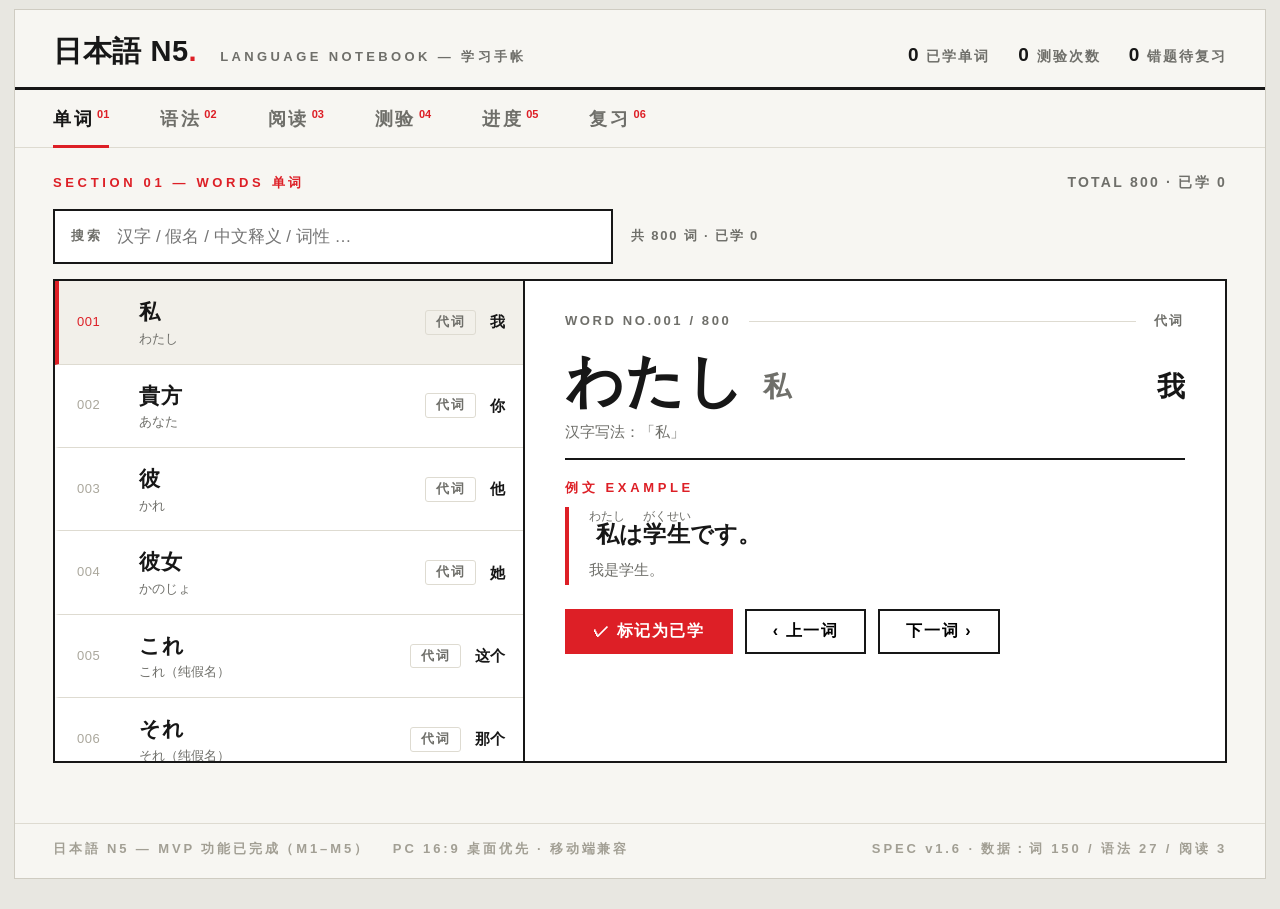
==== commit b8163792: "新增: 阶段B·B3 掌握率统计与阅读已读标记——进度面板四区块指标、错题清单覆盖语法题、测验记录seen口径" ====
--- a/index.html
+++ b/index.html
@@ -16,7 +16,7 @@
     <span class="stats">
       <span><b id="st-learned">0</b>已学单词</span>
       <span><b id="st-quiz">0</b>测验次数</span>
-      <span><b id="st-wrong">0</b>错词待复习</span>
+      <span><b id="st-wrong">0</b>错题待复习</span>
     </span>
   </header>
 
@@ -116,6 +116,7 @@
             <p class="r-legend">※ 红色下划线为生词，点击可查看释义</p>
             <div class="r-acts">
               <button class="tr-toggle" id="r-tr-toggle" type="button">显示翻译</button>
+              <button class="btn" id="r-done" type="button">✓ 标记已读</button>
               <button class="btn ghost" id="r-prev" type="button">‹ 上一篇</button>
               <button class="btn ghost" id="r-next" type="button">下一篇 ›</button>
             </div>
@@ -136,26 +137,50 @@
       <div class="inner narrow">
         <div class="v-head">
           <span class="tag">SECTION 04 — QUIZ 测验</span>
-          <span class="idx">每轮 10 题 · 中↔日双向 · 即时反馈</span>
+          <span class="idx" id="idx-quiz">每轮 10 题 · 中↔日双向 · 即时反馈</span>
         </div>
 
         <div class="quiz-card">
           <!-- 类型选择 -->
           <div class="qz-menu" id="qz-menu">
             <div class="menu-t">选择测验类型</div>
+            <div class="qz-set">
+              <div class="set-row">
+                <span class="set-lab">每轮题数</span>
+                <span class="set-seg" id="qz-set-count">
+                  <button type="button" data-v="5">5</button>
+                  <button type="button" data-v="10">10</button>
+                  <button type="button" data-v="15">15</button>
+                  <button type="button" data-v="20">20</button>
+                  <button type="button" data-v="0">全部</button>
+                </span>
+                <span class="set-lab">范围</span>
+                <span class="set-seg" id="qz-set-scope">
+                  <button type="button" data-v="all">全部</button>
+                  <button type="button" data-v="wrong">错题专测</button>
+                </span>
+                <span class="set-lab">计时（每题）</span>
+                <span class="set-seg" id="qz-set-timer">
+                  <button type="button" data-v="0">不限</button>
+                  <button type="button" data-v="20">20 秒</button>
+                  <button type="button" data-v="30">30 秒</button>
+                  <button type="button" data-v="45">45 秒</button>
+                </span>
+              </div>
+              <p class="set-note">设置自动保存于本机（刷新后保持）；「错题专测」为空时自动回退全库并提示。单词 / 语法共用同一套设置。</p>
+            </div>
             <div class="menu-grid">
               <button class="menu-card" id="qz-m-word" type="button">
                 <b>单词测验</b>
-                <span>10 题 · 中↔日双向 · 即时反馈</span>
+                <span id="qz-m-word-d">10 题 · 中↔日双向 · 即时反馈</span>
                 <i>单词错词 <em id="qz-m-word-n">0</em> 个</i>
               </button>
               <button class="menu-card" id="qz-m-grammar" type="button">
                 <b>语法测验</b>
-                <span>10 题 · 填空选择 · 附解析（示例题库）</span>
+                <span id="qz-m-grammar-d">10 题 · 填空选择 · 附解析（示例题库）</span>
                 <i>语法错题 <em id="qz-m-grammar-n">0</em> 个</i>
               </button>
             </div>
-            <p class="menu-gw"><button class="btn" id="qz-m-gwrong" type="button" hidden>只测语法错题（0）</button></p>
           </div>
 
           <!-- 答题面板 -->
@@ -163,6 +188,7 @@
             <div class="q-meta">
               <span class="chip" id="qz-dir">中 → 日</span>
               <span id="qz-pos">QUESTION 01 / 10</span>
+              <span class="q-timer" id="qz-timer" hidden>⏱ 20s</span>
               <span class="bar"></span>
               <span class="q-prog"><i id="qz-prog"></i></span>
             </div>
@@ -209,10 +235,37 @@
         </div>
 
         <div class="pv-grid">
-          <div class="pv-card"><b id="pv-learned">0 / 150</b><span>已学单词</span></div>
+          <div class="pv-card"><b id="pv-learned">0 / 800</b><span>已学单词</span></div>
           <div class="pv-card"><b id="pv-rounds">0</b><span>累计测验（回）</span></div>
           <div class="pv-card"><b id="pv-last">—</b><span>最近一次得分</span></div>
-          <div class="pv-card"><b id="pv-wrong">0</b><span>错词待复习</span></div>
+          <div class="pv-card"><b id="pv-wrong">0</b><span>错题待复习</span></div>
+        </div>
+
+        <div class="pv-panel sv-panel">
+          <h3>掌握率统计 <small>随测验 / 复习 / 阅读自动更新</small></h3>
+          <div class="sv-grid">
+            <div class="sv-block">
+              <div class="sv-title"><span>单词掌握（手动标记已学）</span><b id="sv-word-pct">0%</b><em id="sv-word-n">0 / 800</em></div>
+              <div class="sv-bar"><i id="sv-word-bar"></i></div>
+              <ul class="sv-rows" id="sv-word-pos"></ul>
+            </div>
+            <div class="sv-block">
+              <div class="sv-title"><span>阅读进度（已读篇目）</span><b id="sv-read-pct">0%</b><em id="sv-read-n">0 / 40</em></div>
+              <div class="sv-bar"><i id="sv-read-bar"></i></div>
+              <p class="sv-note">在「阅读」模块把每篇标记为已读，阅读全文后养成标记习惯。</p>
+            </div>
+            <div class="sv-block">
+              <div class="sv-title"><span>复习毕业（SRS）</span><b id="sv-grad-pct">0%</b><em id="sv-grad-n">0 / 0</em></div>
+              <div class="sv-bar"><i id="sv-grad-bar"></i></div>
+              <p class="sv-note" id="sv-grad-tip">累计毕业 ÷（毕业＋学习中）· 今日到期 <b id="sv-grad-due">0</b> 张</p>
+            </div>
+            <div class="sv-block">
+              <div class="sv-title"><span>语法自测（近 20 轮作答覆盖）</span><b id="sv-gq-pct">0%</b><em id="sv-gq-n">0 / 60</em></div>
+              <div class="sv-bar"><i id="sv-gq-bar"></i></div>
+              <p class="sv-note">历史均分：单词 <b id="sv-avg-w">—</b> · 语法 <b id="sv-avg-g">—</b>　当前语法错题分布：</p>
+              <div class="sv-chips" id="sv-gq-chips"></div>
+            </div>
+          </div>
         </div>
 
         <div class="pv-cols">
@@ -221,7 +274,7 @@
             <ul id="pv-history"></ul>
           </div>
           <div class="pv-panel">
-            <h3>错题清单 <small>点击可跳转词卡复习</small></h3>
+            <h3>错题清单 <small>词可点击跳词卡 · 语为语法错题（含解析）</small></h3>
             <ul id="pv-wronglist"></ul>
           </div>
         </div>
@@ -293,6 +346,7 @@
 <script src="js/reading.js"></script>
 <script src="js/quiz.js"></script>
 <script src="js/review.js"></script>
+<script src="js/stats.js"></script>
 <script src="js/app.js"></script>
 </body>
 </html>
--- a/css/style.css
+++ b/css/style.css
@@ -451,3 +451,51 @@
   .rv-face .q { font-size: 19px; }
   .rv-ans .a-main { font-size: 20px; }
 }
+
+/* ===== v3.0·B2 测验设置面板与倒计时（spec §3.5） ===== */
+.qz-set { border-top: 1px dashed var(--line); padding-top: 14px; margin: -4px 0 18px; }
+.set-row { display: flex; align-items: center; gap: 10px; flex-wrap: wrap; }
+.set-lab { font-size: 12px; letter-spacing: .2em; color: var(--red); font-weight: 800; flex: none; }
+.set-seg { display: inline-flex; border: 2px solid var(--ink); flex-wrap: nowrap; }
+.set-seg button { border: 0; border-right: 1px solid var(--line); background: none; font-family: var(--sans); font-size: 14px; font-weight: 700; letter-spacing: .05em; color: var(--ink2); padding: 7px 13px; cursor: pointer; }
+.set-seg button:last-child { border-right: 0; }
+.set-seg button:hover { background: var(--sel); color: var(--ink); }
+.set-seg button.on { background: var(--ink); color: #fff; }
+.set-note { font-size: 12px; color: #a29f94; letter-spacing: .04em; margin: 8px 0 0; }
+.q-timer { border: 2px solid var(--ink); font-size: 13px; font-weight: 800; letter-spacing: .08em; padding: 2px 10px; font-variant-numeric: tabular-nums; flex: none; }
+.q-timer.warn { border-color: var(--red); color: var(--red); }
+@media (max-width: 700px) {
+  .set-row { gap: 8px; }
+  .set-lab { width: 100%; }
+}
+
+/* ===== v3.0·B3 掌握率统计面板（spec §3.10） ===== */
+.sv-panel { margin-bottom: 18px; }
+.sv-grid { display: grid; grid-template-columns: 1fr 1fr; gap: 22px; padding: 6px 2px 4px; }
+.sv-block { min-width: 0; }
+.sv-title { display: flex; align-items: baseline; gap: 10px; border-bottom: 1px solid var(--line); padding-bottom: 8px; margin-bottom: 8px; }
+.sv-title span { font-size: 14px; font-weight: 800; letter-spacing: .1em; }
+.sv-title b { margin-left: auto; font-size: 18px; font-weight: 800; color: var(--red); font-variant-numeric: tabular-nums; }
+.sv-title em { font-style: normal; font-size: 12px; color: var(--ink2); font-variant-numeric: tabular-nums; }
+.sv-bar { height: 7px; background: var(--line); margin: 4px 0 8px; }
+.sv-bar i { display: block; height: 100%; background: var(--red); transition: width .25s ease; }
+.sv-note { font-size: 12px; color: var(--ink2); line-height: 1.8; letter-spacing: .03em; margin: 4px 0 6px; }
+.sv-note b { color: var(--red); }
+.sv-rows { list-style: none; max-height: 210px; overflow-y: auto; margin: 2px 0 0; }
+.sv-rows li { display: grid; grid-template-columns: 76px minmax(0, 1fr) auto; gap: 10px; align-items: center; padding: 4px 0; border-bottom: 1px dashed var(--line); font-size: 12.5px; }
+.sv-rows li:last-child { border-bottom: 0; }
+.sv-rows .p { font-weight: 700; color: var(--ink); letter-spacing: .05em; }
+.sv-rows .t { height: 6px; background: var(--line); min-width: 40px; }
+.sv-rows .t i { display: block; height: 100%; background: var(--red); }
+.sv-rows .n { color: var(--ink2); font-variant-numeric: tabular-nums; }
+.sv-chips { display: flex; flex-wrap: wrap; gap: 6px; }
+.sv-chip { font-style: normal; border: 1px solid var(--line); padding: 2px 10px; font-size: 12px; color: var(--ink2); font-weight: 700; letter-spacing: .06em; }
+.sv-chip b { color: var(--red); font-variant-numeric: tabular-nums; margin-left: 2px; }
+.sv-chip.none { border-style: dashed; color: #a29f94; }
+.pv-panel li.wrow .gmark { font-size: 12px; background: #f6e2dc; color: #7c2d20; padding: 0 8px; border-radius: 3px; font-weight: 800; line-height: 1.8; }
+.pv-panel li.wrow.grow { cursor: default; }
+.pv-panel li.wrow.grow:hover { background: transparent; }
+.pv-panel li.wrow span { min-width: 0; white-space: nowrap; overflow: hidden; text-overflow: ellipsis; max-width: 46%; }
+@media (max-width: 900px) {
+  .sv-grid { grid-template-columns: 1fr; }
+}
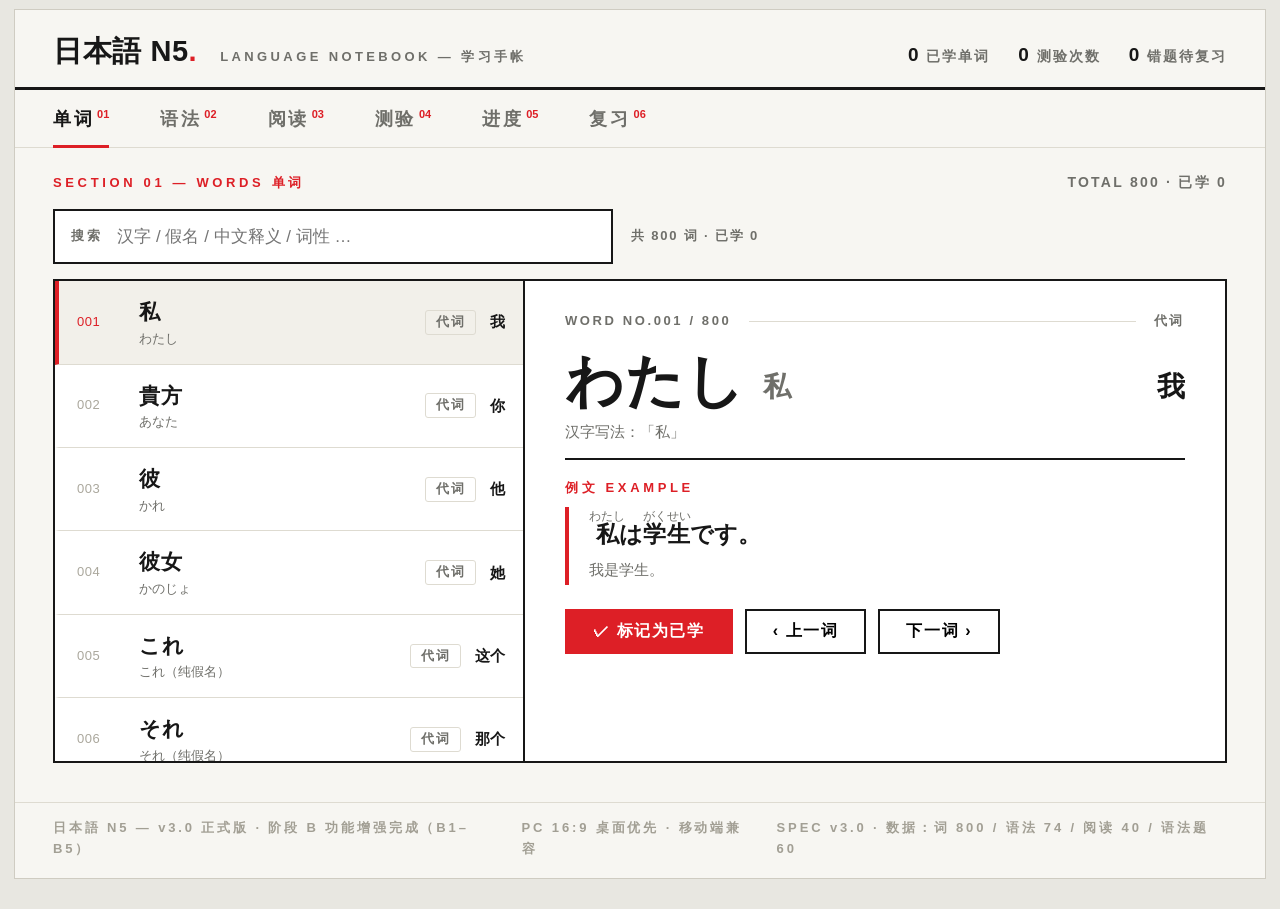
==== commit af23b5ef: "收尾: v3.0阶段B收官——README与页脚同步(导航6项/功能B1-B5/数据规模),Spec变更记录定稿,全量回归通过" ====
--- a/index.html
+++ b/index.html
@@ -234,6 +234,11 @@
           <span class="idx" id="idx-progress">本机存储</span>
         </div>
 
+        <div class="pv-panel td-panel">
+          <h3>今日学习路径 <small id="td-sum">按 复习 → 新词 → 测验 → 阅读 顺序完成</small></h3>
+          <div class="td-grid" id="td-steps"></div>
+        </div>
+
         <div class="pv-grid">
           <div class="pv-card"><b id="pv-learned">0 / 800</b><span>已学单词</span></div>
           <div class="pv-card"><b id="pv-rounds">0</b><span>累计测验（回）</span></div>
@@ -277,6 +282,24 @@
             <h3>错题清单 <small>词可点击跳词卡 · 语为语法错题（含解析）</small></h3>
             <ul id="pv-wronglist"></ul>
           </div>
+        </div>
+
+        <div class="pv-panel bz-panel">
+          <h3>进度备份（导出 / 导入）<small>JSON 文件 · 换浏览器 / 清理前先导出</small></h3>
+          <div class="bz-row">
+            <button class="btn" id="bz-export" type="button">⬇ 导出备份（JSON）</button>
+            <button class="btn" id="bz-import" type="button">⬆ 导入备份…</button>
+            <input type="file" id="bz-file" accept=".json,application/json" hidden>
+          </div>
+          <p class="bz-hint">导出下载包含全部学习记录（已学 · 测验历史 · 错题 · 复习卡 · 阅读已读 · 测验设置）的 JSON 文件；导入用备份整体替换本机进度 —— 选择文件后会先显示摘要并二次确认。</p>
+          <div class="bz-confirm" id="bz-confirm" hidden>
+            <p class="bz-info" id="bz-info"></p>
+            <div class="bz-acts">
+              <button class="btn fill" id="bz-yes" type="button">确认导入并覆盖</button>
+              <button class="btn" id="bz-no" type="button">取消</button>
+            </div>
+          </div>
+          <p class="bz-msg" id="bz-msg"></p>
         </div>
 
         <div class="pv-reset-zone">
@@ -326,9 +349,9 @@
   </main>
 
   <footer class="foot">
-    <span>日本語 N5 — MVP 功能已完成（M1–M5）</span>
+    <span>日本語 N5 — v3.0 正式版 · 阶段 B 功能增强完成（B1–B5）</span>
     <span>PC 16:9 桌面优先 · 移动端兼容</span>
-    <span class="right">SPEC v1.6 · 数据：词 150 / 语法 27 / 阅读 3</span>
+    <span class="right">SPEC v3.0 · 数据：词 800 / 语法 74 / 阅读 40 / 语法题 60</span>
   </footer>
 </div>
 
@@ -347,6 +370,8 @@
 <script src="js/quiz.js"></script>
 <script src="js/review.js"></script>
 <script src="js/stats.js"></script>
+<script src="js/today.js"></script>
+<script src="js/backup.js"></script>
 <script src="js/app.js"></script>
 </body>
 </html>
--- a/css/style.css
+++ b/css/style.css
@@ -75,9 +75,21 @@
 .nav a.cur::after { background: var(--red); }
 
 /* ---------- 视图区 ---------- */
-.area { flex: 1; position: relative; }
-.view { display: none; height: 100%; overflow-y: auto; padding: 23px 38px 20px; }
+.area { flex: 1; position: relative; min-height: 0; } /* min-height:0：允许 .view 高度收缩并以内部滚动条承接超高内容 */
+.view {
+  display: none;
+  height: 100%;
+  overflow-y: auto;
+  overflow-x: hidden;
+  padding: 23px 38px 20px;
+  scrollbar-width: thin;
+  scrollbar-color: #c9c6ba transparent;
+}
 .view.active { display: block; }
+.view::-webkit-scrollbar { width: 10px; }
+.view::-webkit-scrollbar-track { background: transparent; }
+.view::-webkit-scrollbar-thumb { background: #c9c6ba; border: 2px solid var(--paper); border-radius: 5px; }
+.view::-webkit-scrollbar-thumb:hover { background: var(--ink2); }
 .inner { max-width: 1500px; margin: 0 auto; }
 .inner.narrow { max-width: 1075px; }
 
@@ -499,3 +511,43 @@
 @media (max-width: 900px) {
   .sv-grid { grid-template-columns: 1fr; }
 }
+
+/* ===== v3.0·B4 今日学习路径面板（spec §3.11） ===== */
+.td-panel { margin-bottom: 18px; }
+.td-grid { display: grid; grid-template-columns: repeat(4, 1fr); gap: 14px; padding: 10px 2px 6px; }
+.td-step { border: 2px solid var(--ink); background: var(--card); padding: 14px 16px 13px; display: flex; flex-direction: column; gap: 8px; min-width: 0; }
+.td-step.done { border-style: dashed; border-color: #b9c9bd; background: #fbfdf9; }
+.td-step.na { border-color: #c6c2b6; background: #fcfbf7; }
+.td-top { display: flex; align-items: baseline; gap: 10px; min-width: 0; }
+.td-no { font-size: 11px; letter-spacing: .18em; color: var(--red); font-weight: 800; flex: none; }
+.td-step.done .td-no { color: var(--green); }
+.td-top b { font-size: 17px; font-weight: 800; letter-spacing: .1em; white-space: nowrap; overflow: hidden; text-overflow: ellipsis; }
+.td-desc { font-size: 12.5px; color: var(--ink2); line-height: 1.75; flex: 1; letter-spacing: .03em; }
+.td-foot { display: flex; align-items: center; gap: 10px; flex-wrap: wrap; }
+.td-tag { font-size: 11.5px; font-weight: 800; padding: 1px 10px; border: 1px solid var(--ink2); color: var(--ink2); letter-spacing: .06em; white-space: nowrap; }
+.td-step.todo .td-tag { border-color: var(--red); color: var(--red); }
+.td-step.done .td-tag { border-color: var(--green); color: var(--green); }
+.td-step.na .td-tag { border-style: dashed; }
+.td-go { font-family: var(--sans); font-size: 13.5px; font-weight: 700; letter-spacing: .08em; border: 2px solid var(--ink); background: none; color: var(--ink); padding: 6px 13px; cursor: pointer; margin-left: auto; white-space: nowrap; }
+.td-go:hover { background: var(--ink); color: #fff; }
+.td-step.done .td-go:hover { background: var(--green); border-color: var(--green); color: #fff; }
+.td-ok { margin-left: auto; color: var(--green); font-weight: 800; font-size: 16px; }
+@media (max-width: 1225px) {
+  .td-grid { grid-template-columns: repeat(2, 1fr); }
+}
+@media (max-width: 640px) {
+  .td-grid { grid-template-columns: 1fr; }
+}
+
+/* ===== v3.0·B5 进度备份面板（spec §3.12） ===== */
+.bz-panel { margin-bottom: 18px; }
+.bz-row { display: flex; align-items: center; gap: 12px; flex-wrap: wrap; padding: 6px 2px 2px; }
+.bz-hint { font-size: 12px; color: var(--ink2); line-height: 1.8; letter-spacing: .03em; margin: 2px 0 8px; }
+.bz-confirm { border: 2px dashed var(--red); background: #fdf6f5; padding: 12px 16px 14px; margin: 6px 0 8px; }
+.bz-info { font-size: 13.5px; color: var(--ink); line-height: 2; letter-spacing: .03em; }
+.bz-info b { color: #a3121a; }
+.bz-info i { font-style: normal; color: #a3121a; font-size: 12.5px; }
+.bz-acts { display: flex; gap: 12px; margin-top: 8px; flex-wrap: wrap; }
+.bz-msg { min-height: 1.6em; font-size: 13.5px; font-weight: 700; letter-spacing: .04em; margin: 4px 2px 0; line-height: 1.8; }
+.bz-msg.ok { color: var(--green); }
+.bz-msg.err { color: #a3121a; }
